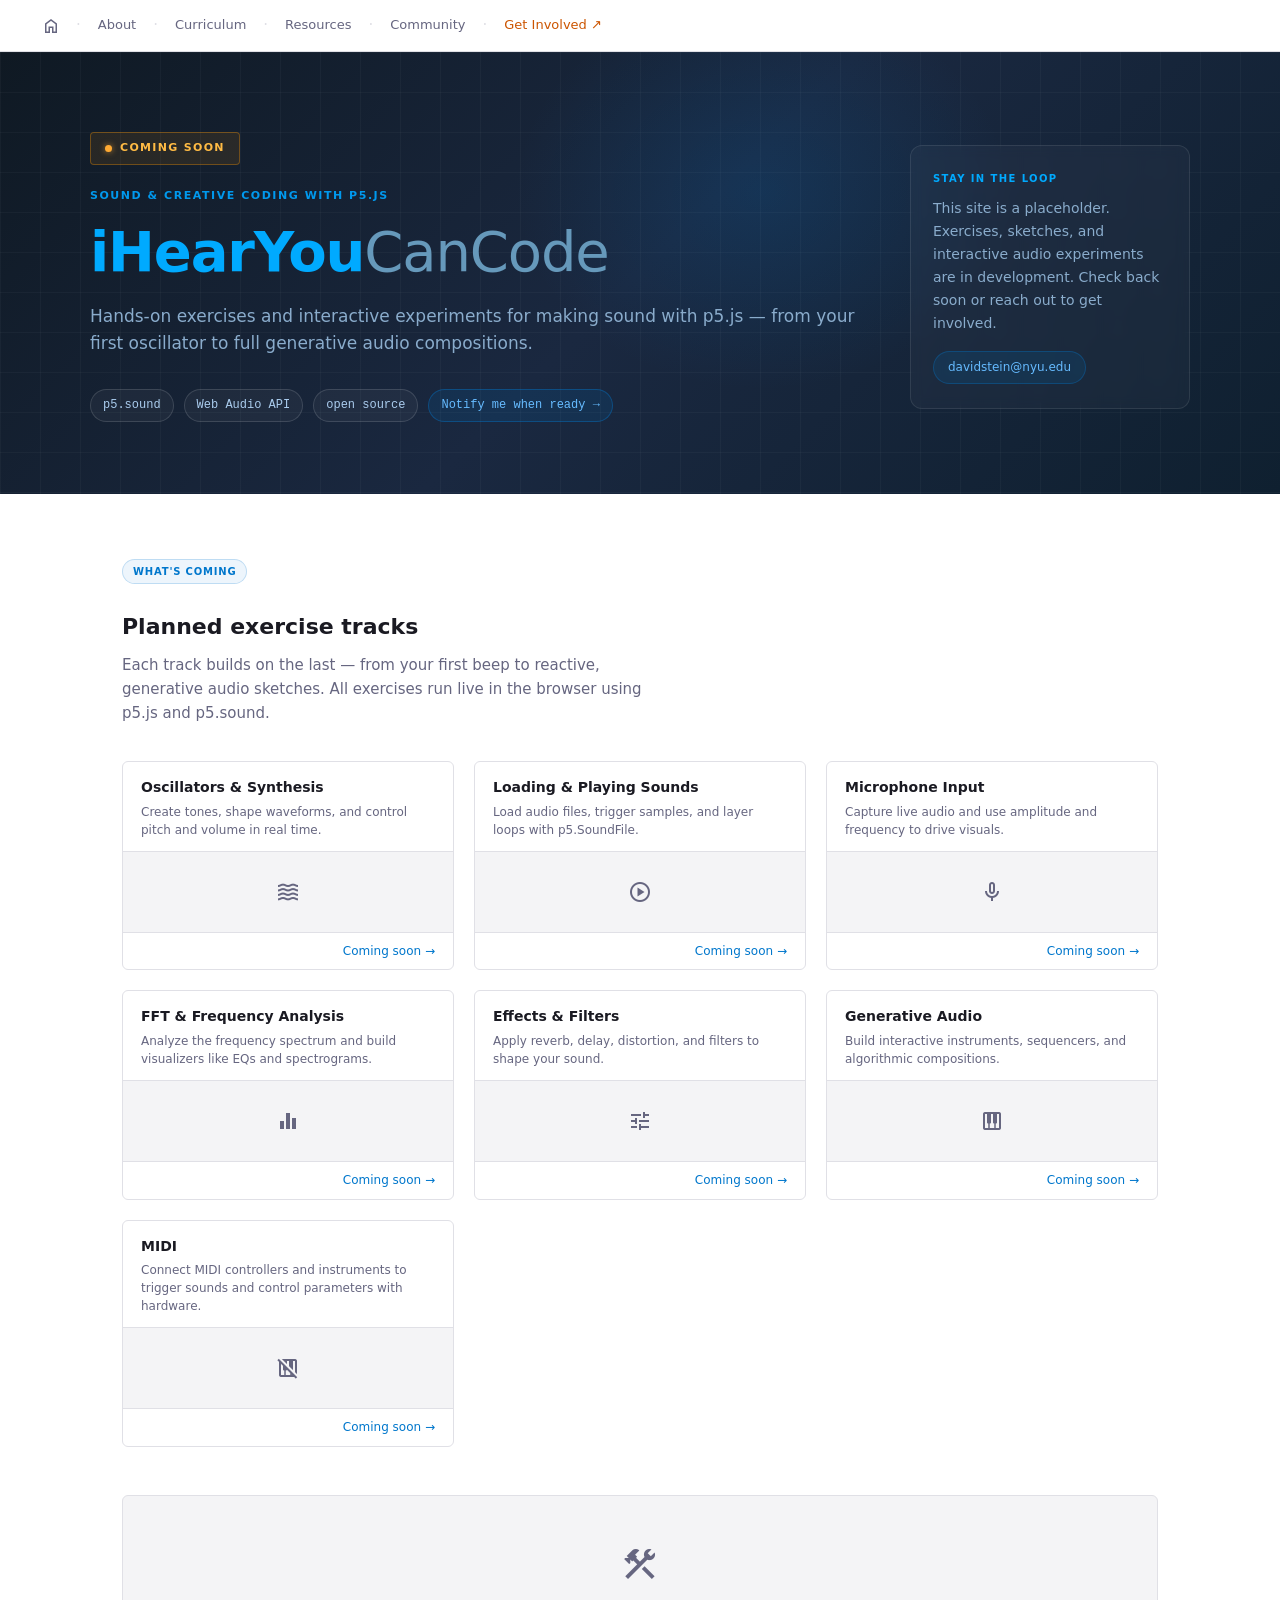
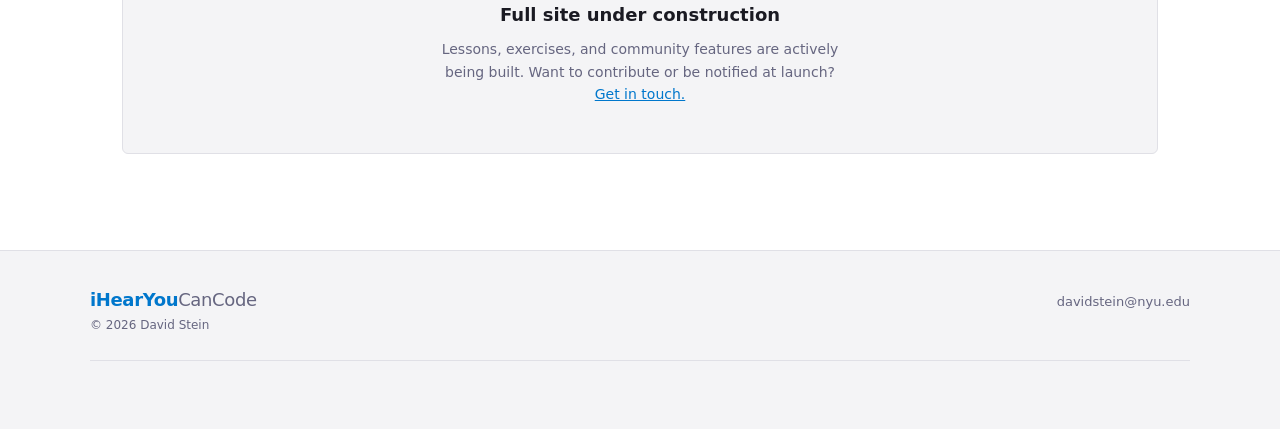
==== index.html @ 82b19631 "Added footer" ====
<!DOCTYPE html>
<html lang="en">
<head>
  <meta charset="UTF-8">
  <meta name="viewport" content="width=device-width, initial-scale=1.0">
  <title>iHearYouCanCode</title>
  <link href="https://fonts.googleapis.com/css2?family=Material+Symbols+Outlined&display=block" rel="stylesheet">
  <link rel="stylesheet" href="styles.css">
</head>
<body>

<!-- ── Nav ── -->
<nav>
  <a href="index.html" title="Home" style="padding:5px 8px;font-size:18px;line-height:1;display:flex;align-items:center;">
    <span class="material-symbols-outlined" style="font-size:20px;">home</span>
  </a>
  <span class="sep">·</span>
  <a href="#">About</a>
  <span class="sep">·</span>
  <a href="#">Curriculum</a>
  <span class="sep">·</span>
  <a href="#">Resources</a>
  <span class="sep">·</span>
  <a href="#">Community</a>
  <span class="sep">·</span>
  <a href="#" style="color:var(--accent2);">Get Involved ↗</a>
</nav>

<!-- ── Hero ── -->
<div class="hero">
  <div class="hero-inner">
    <div class="hero-left">
      <div class="coming-badge">Coming Soon</div>
      <div class="hero-eyebrow">Sound &amp; Creative Coding with p5.js</div>
      <h1>
        <span class="accent">iHearYou</span><span class="dim">CanCode</span>
      </h1>
      <p class="hero-desc">
        Hands-on exercises and interactive experiments for making sound with p5.js —
        from your first oscillator to full generative audio compositions.
      </p>
      <div class="hero-chips">
        <span class="chip">p5.sound</span>
        <span class="chip">Web Audio API</span>
        <span class="chip">open source</span>
        <a href="#" class="chip chip-link">Notify me when ready →</a>
      </div>
    </div>
    <div class="hero-callout">
      <div class="hero-callout-eyebrow">Stay in the loop</div>
      <p>
        This site is a placeholder. Exercises, sketches, and interactive audio experiments are in development.
        Check back soon or reach out to get involved.
      </p>
      <a href="mailto:davidstein@nyu.edu" class="hero-callout-link">davidstein@nyu.edu</a>
    </div>
  </div>
</div>

<!-- ── Content ── -->
<div class="content">

  <div class="section-tag">What's Coming</div>
  <h2 class="section-heading">Planned exercise tracks</h2>
  <p class="section-desc">
    Each track builds on the last — from your first beep to reactive, generative audio sketches.
    All exercises run live in the browser using p5.js and p5.sound.
  </p>

  <div class="col-grid">
    <div class="col-card">
      <div class="col-card-header">
        <h3>Oscillators &amp; Synthesis</h3>
        <p>Create tones, shape waveforms, and control pitch and volume in real time.</p>
      </div>
      <div class="col-card-preview">
        <span class="material-symbols-outlined">waves</span>
      </div>
      <div class="col-card-footer"><a href="#">Coming soon →</a></div>
    </div>
    <div class="col-card">
      <div class="col-card-header">
        <h3>Loading &amp; Playing Sounds</h3>
        <p>Load audio files, trigger samples, and layer loops with p5.SoundFile.</p>
      </div>
      <div class="col-card-preview">
        <span class="material-symbols-outlined">play_circle</span>
      </div>
      <div class="col-card-footer"><a href="#">Coming soon →</a></div>
    </div>
    <div class="col-card">
      <div class="col-card-header">
        <h3>Microphone Input</h3>
        <p>Capture live audio and use amplitude and frequency to drive visuals.</p>
      </div>
      <div class="col-card-preview">
        <span class="material-symbols-outlined">mic</span>
      </div>
      <div class="col-card-footer"><a href="#">Coming soon →</a></div>
    </div>
    <div class="col-card">
      <div class="col-card-header">
        <h3>FFT &amp; Frequency Analysis</h3>
        <p>Analyze the frequency spectrum and build visualizers like EQs and spectrograms.</p>
      </div>
      <div class="col-card-preview">
        <span class="material-symbols-outlined">equalizer</span>
      </div>
      <div class="col-card-footer"><a href="#">Coming soon →</a></div>
    </div>
    <div class="col-card">
      <div class="col-card-header">
        <h3>Effects &amp; Filters</h3>
        <p>Apply reverb, delay, distortion, and filters to shape your sound.</p>
      </div>
      <div class="col-card-preview">
        <span class="material-symbols-outlined">tune</span>
      </div>
      <div class="col-card-footer"><a href="#">Coming soon →</a></div>
    </div>
    <div class="col-card">
      <div class="col-card-header">
        <h3>Generative Audio</h3>
        <p>Build interactive instruments, sequencers, and algorithmic compositions.</p>
      </div>
      <div class="col-card-preview">
        <span class="material-symbols-outlined">piano</span>
      </div>
      <div class="col-card-footer"><a href="#">Coming soon →</a></div>
    </div>
    <div class="col-card">
      <div class="col-card-header">
        <h3>MIDI</h3>
        <p>Connect MIDI controllers and instruments to trigger sounds and control parameters with hardware.</p>
      </div>
      <div class="col-card-preview">
        <span class="material-symbols-outlined">piano_off</span>
      </div>
      <div class="col-card-footer"><a href="#">Coming soon →</a></div>
    </div>
  </div>

  <div style="margin-top:48px;">
    <div class="placeholder-block">
      <span class="ph-icon material-symbols-outlined">construction</span>
      <h2>Full site under construction</h2>
      <p>
        Lessons, exercises, and community features are actively being built.
        Want to contribute or be notified at launch?
        <a href="mailto:davidstein@nyu.edu" style="color:var(--accent);">Get in touch.</a>
      </p>
    </div>
  </div>

</div>

<!-- ── Footer ── -->
<footer>
  <div class="footer-inner">
    <div class="footer-top">
      <div class="footer-brand-block">
        <a href="index.html" class="footer-brand">
          <span class="footer-brand-accent">iHearYou</span><span class="footer-brand-dim">CanCode</span>
        </a>
        <p class="footer-copyright">&copy; 2026 David Stein</p>
      </div>
      <a href="mailto:davidstein@nyu.edu" class="footer-contact">davidstein@nyu.edu</a>
    </div>
    <div id="footer-production" class="footer-production" hidden>
      <p class="footer-credit"></p>
      <p class="footer-links"></p>
    </div>
  </div>
</footer>

<script>
  fetch('https://davidstein.us/shared/footer.json')
    .then(r => r.json())
    .then(data => {
      const el = document.getElementById('footer-production');
      el.querySelector('.footer-credit').textContent = `${data.credit}…`;

      const linksEl = el.querySelector('.footer-links');
      data.links.forEach((link, i) => {
        if (i > 0) {
          const sep = document.createElement('span');
          sep.className = 'sep';
          sep.textContent = '·';
          linksEl.appendChild(sep);
        }
        const a = document.createElement('a');
        a.href = link.url;
        a.textContent = link.label;
        linksEl.appendChild(a);
      });

      el.hidden = false;
    })
    .catch(() => {});
</script>

</body>
</html>
---- styles.css ----
*, *::before, *::after { box-sizing: border-box; margin: 0; padding: 0; }

:root {
  --bg:        #ffffff;
  --surface:   #f4f4f6;
  --surface2:  #ebebee;
  --border:    #e0e0e6;
  --accent:    #0077cc;
  --accent2:   #cc5500;
  --text:      #1a1a22;
  --muted:     #666680;
  --code-bg:   #1a1a22;
  --code-text: #d4d4d8;
  --nav-bg:    #ffffffee;
  --nav-h:     52px;
  --max-w:     1100px;
  --radius:    6px;
}

html { scroll-behavior: smooth; }

body {
  background: var(--bg);
  color: var(--text);
  font: 15px/1.7 'Inter', 'Segoe UI', system-ui, sans-serif;
}

/* ── Nav ── */
nav {
  position: sticky;
  top: 0;
  z-index: 100;
  background: var(--nav-bg);
  backdrop-filter: blur(10px);
  border-bottom: 1px solid var(--border);
  height: var(--nav-h);
  display: flex;
  align-items: center;
  padding: 0 32px;
  gap: 4px;
  overflow-x: clip;
  overflow-y: visible;
  white-space: nowrap;
}

nav a {
  color: var(--muted);
  text-decoration: none;
  font-size: 13px;
  font-weight: 500;
  padding: 5px 10px;
  border-radius: var(--radius);
  border: 1px solid transparent;
  transition: color .15s, border-color .15s, background .15s;
  flex-shrink: 0;
}

nav a:hover {
  color: var(--accent);
  border-color: #0077cc44;
  background: #0077cc0a;
}

nav .sep { color: var(--border); margin: 0 2px; user-select: none; }

/* ── Hero ── */
.hero {
  background: linear-gradient(135deg, #0f1923 0%, #1a2840 50%, #0f2030 100%);
  padding: 80px 32px 72px;
  position: relative;
  overflow: hidden;
}

.hero::before {
  content: '';
  position: absolute;
  inset: 0;
  background-image:
    linear-gradient(rgba(255,255,255,.03) 1px, transparent 1px),
    linear-gradient(90deg, rgba(255,255,255,.03) 1px, transparent 1px);
  background-size: 40px 40px;
  pointer-events: none;
}

.hero::after {
  content: '';
  position: absolute;
  top: -60px; left: 40%;
  width: 500px; height: 400px;
  background: radial-gradient(ellipse, #0077cc28 0%, transparent 70%);
  pointer-events: none;
}

.hero-inner {
  max-width: var(--max-w);
  margin: 0 auto;
  position: relative;
  z-index: 1;
  display: flex;
  align-items: center;
  gap: 48px;
}

.hero-left { flex: 1 1 0; min-width: 0; }

.hero-callout {
  flex: 0 0 280px;
  background: #ffffff08;
  border: 1px solid #ffffff18;
  border-radius: 12px;
  padding: 24px 22px;
  backdrop-filter: blur(6px);
}

.hero-callout-eyebrow {
  font-size: 10px;
  font-weight: 700;
  letter-spacing: .14em;
  text-transform: uppercase;
  color: #00aaff;
  margin-bottom: 10px;
}

.hero-callout p {
  font-size: 14px;
  line-height: 1.65;
  color: #8aaccc;
  margin-bottom: 16px;
}

.hero-callout-link {
  display: inline-block;
  font-size: 12px;
  color: #66bbff;
  background: #0077cc22;
  border: 1px solid #0077cc55;
  border-radius: 20px;
  padding: 5px 14px;
  text-decoration: none;
  transition: background .15s;
}
.hero-callout-link:hover { background: #0077cc44; }

.hero-eyebrow {
  font-size: 11px;
  font-weight: 700;
  letter-spacing: .14em;
  text-transform: uppercase;
  color: #0099ee;
  margin-bottom: 16px;
}

.hero h1 {
  font-size: clamp(36px, 5vw, 56px);
  font-weight: 800;
  color: #ffffff;
  line-height: 1.1;
  margin-bottom: 20px;
  letter-spacing: -.02em;
}

.hero h1 .accent { color: #00aaff; }
.hero h1 .dim    { color: #6699bb; font-weight: 400; }

.hero-desc {
  font-size: 17px;
  line-height: 1.6;
  color: #8aaccc;
  margin-bottom: 32px;
}

.hero-chips {
  display: flex;
  flex-wrap: wrap;
  gap: 10px;
  align-items: center;
}

.chip {
  font-size: 12px;
  font-family: 'Fira Code', 'Cascadia Code', monospace;
  padding: 5px 12px;
  border-radius: 20px;
  border: 1px solid #ffffff22;
  color: #aaccee;
  background: #ffffff0a;
}

.chip-link {
  background: #0077cc22;
  border-color: #0077cc66;
  color: #66bbff;
  text-decoration: none;
  transition: background .15s;
}
.chip-link:hover { background: #0077cc44; }

/* ── Coming soon badge ── */
.coming-badge {
  display: inline-flex;
  align-items: center;
  gap: 8px;
  background: #ff990018;
  border: 1px solid #ff990055;
  color: #ffbb44;
  font-size: 11px;
  font-weight: 700;
  letter-spacing: .12em;
  text-transform: uppercase;
  padding: 6px 14px;
  border-radius: 4px;
  margin-bottom: 22px;
}
.coming-badge::before {
  content: '';
  display: inline-block;
  width: 7px; height: 7px;
  border-radius: 50%;
  background: #ffaa33;
  box-shadow: 0 0 6px #ffaa33aa;
}

/* ── Content sections ── */
.content {
  max-width: var(--max-w);
  margin: 0 auto;
  padding: 64px 32px 80px;
}

.section-tag {
  display: inline-block;
  font-size: 10px;
  font-weight: 700;
  letter-spacing: .08em;
  text-transform: uppercase;
  color: var(--accent);
  background: #0077cc12;
  border: 1px solid #0077cc33;
  padding: 3px 10px;
  border-radius: 20px;
  margin-bottom: 24px;
}

.section-heading {
  font-size: 22px;
  font-weight: 700;
  color: var(--text);
  margin-bottom: 8px;
}

.section-desc {
  font-size: 15px;
  color: var(--muted);
  margin-bottom: 36px;
  max-width: 560px;
  line-height: 1.6;
}

.col-grid {
  display: grid;
  grid-template-columns: repeat(3, 1fr);
  gap: 20px;
}

.col-card {
  border: 1px solid var(--border);
  border-radius: var(--radius);
  overflow: hidden;
  display: flex;
  flex-direction: column;
}

.col-card-header {
  padding: 14px 18px 12px;
  border-bottom: 1px solid var(--border);
}

.col-card-header h3 {
  font-size: 14px;
  font-weight: 700;
  color: var(--text);
  margin-bottom: 3px;
}

.col-card-header p {
  font-size: 12px;
  color: var(--muted);
  line-height: 1.5;
}

.col-card-preview {
  background: var(--surface);
  display: flex;
  align-items: center;
  justify-content: center;
  padding: 28px 12px;
  flex: 1;
  color: var(--muted);
  font-size: 28px;
}

.col-card-footer {
  padding: 8px 18px;
  border-top: 1px solid var(--border);
  display: flex;
  justify-content: flex-end;
}

.col-card-footer a {
  font-size: 12px;
  font-weight: 500;
  color: var(--accent);
  text-decoration: none;
}
.col-card-footer a:hover { text-decoration: underline; }

/* ── Placeholder block ── */
.placeholder-block {
  background: var(--surface);
  border: 1px solid var(--border);
  border-radius: var(--radius);
  padding: 48px 32px;
  text-align: center;
  color: var(--muted);
}

.placeholder-block .ph-icon {
  font-size: 40px;
  margin-bottom: 16px;
  display: block;
}

.placeholder-block h2 {
  font-size: 18px;
  font-weight: 700;
  color: var(--text);
  margin-bottom: 8px;
}

.placeholder-block p {
  font-size: 14px;
  color: var(--muted);
  max-width: 400px;
  margin: 0 auto;
  line-height: 1.6;
}

/* ── Footer ── */
footer {
  background: var(--surface);
  border-top: 1px solid var(--border);
  padding: 40px 32px 36px;
  margin-top: 16px;
}

.footer-inner {
  max-width: var(--max-w);
  margin: 0 auto;
  display: flex;
  flex-direction: column;
  gap: 24px;
}

.footer-top {
  display: flex;
  flex-wrap: wrap;
  align-items: center;
  justify-content: space-between;
  gap: 16px;
}

.footer-brand-block {
  display: flex;
  flex-direction: column;
  gap: 6px;
}

.footer-brand {
  font-size: 18px;
  font-weight: 700;
  letter-spacing: -.02em;
  text-decoration: none;
  line-height: 1;
}

.footer-brand-accent { color: var(--accent); }
.footer-brand-dim    { color: var(--muted); font-weight: 500; }

.footer-brand:hover .footer-brand-accent { color: #005fa3; }

.footer-copyright {
  font-size: 12px;
  color: var(--muted);
  margin: 0;
}

.footer-contact {
  font-size: 13px;
  font-weight: 500;
  color: var(--muted);
  text-decoration: none;
  transition: color .15s;
  align-self: flex-start;
}

.footer-contact:hover { color: var(--accent); }

.footer-production {
  padding-top: 24px;
  border-top: 1px solid var(--border);
  text-align: center;
  display: flex;
  flex-direction: column;
  align-items: center;
  gap: 8px;
}

.footer-credit {
  font-size: 12px;
  font-style: italic;
  color: #8888a0;
  margin: 0;
}

.footer-links {
  display: flex;
  flex-wrap: wrap;
  align-items: center;
  justify-content: center;
  gap: 4px 0;
  font-size: 12px;
  line-height: 1.8;
  margin: 0;
  max-width: 720px;
}

.footer-links .sep {
  margin: 0 0.5em;
  color: #c8c8d4;
  user-select: none;
}

footer a {
  color: var(--accent);
  text-decoration: none;
  transition: color .15s;
}

footer a:hover { color: #005fa3; text-decoration: underline; }

/* ── Mobile ── */
@media (max-width: 900px) {
  nav { padding: 0 16px; }
}

@media (max-width: 640px) {
  .col-grid { grid-template-columns: 1fr; }
  .hero-inner { flex-direction: column; align-items: flex-start; }
  .hero-callout { flex: 0 0 auto; width: 100%; }
  footer { padding: 32px 20px 28px; }
  .footer-top { flex-direction: column; align-items: flex-start; }
  .footer-contact { align-self: flex-start; }
}
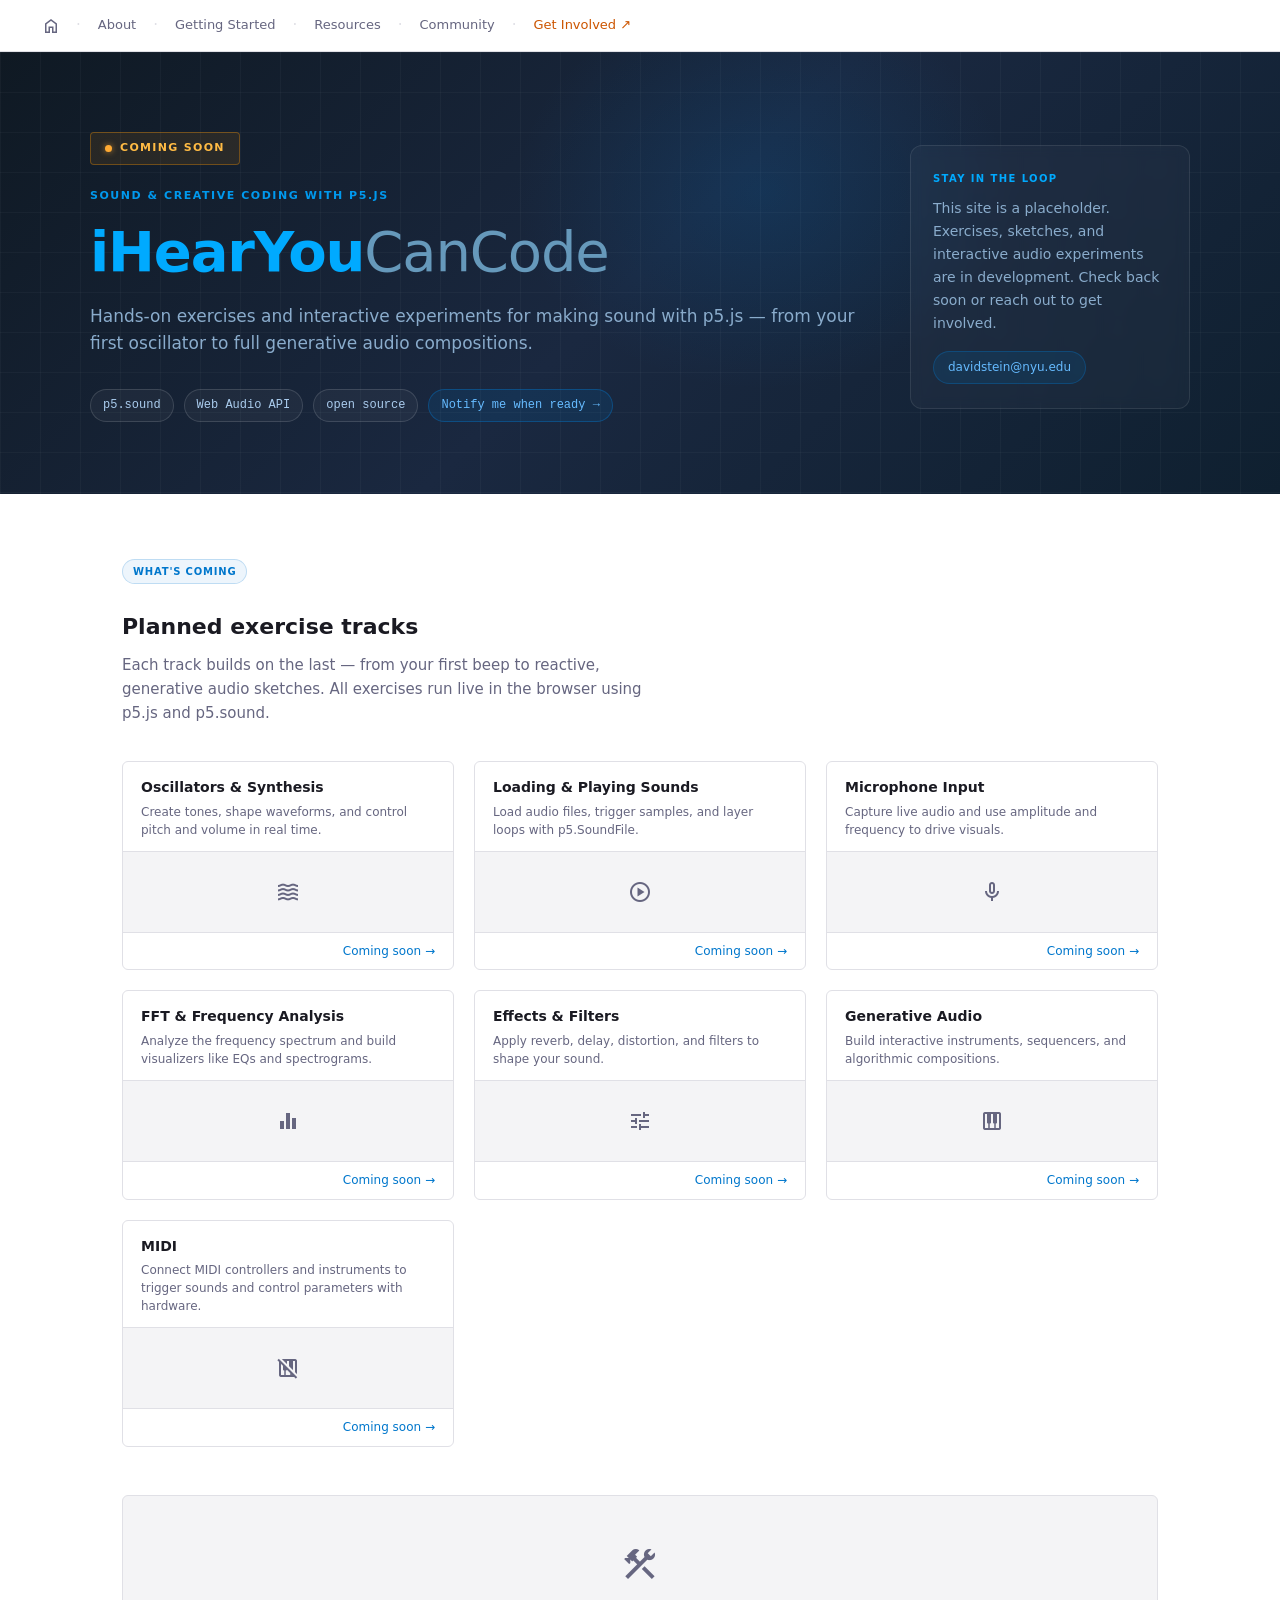
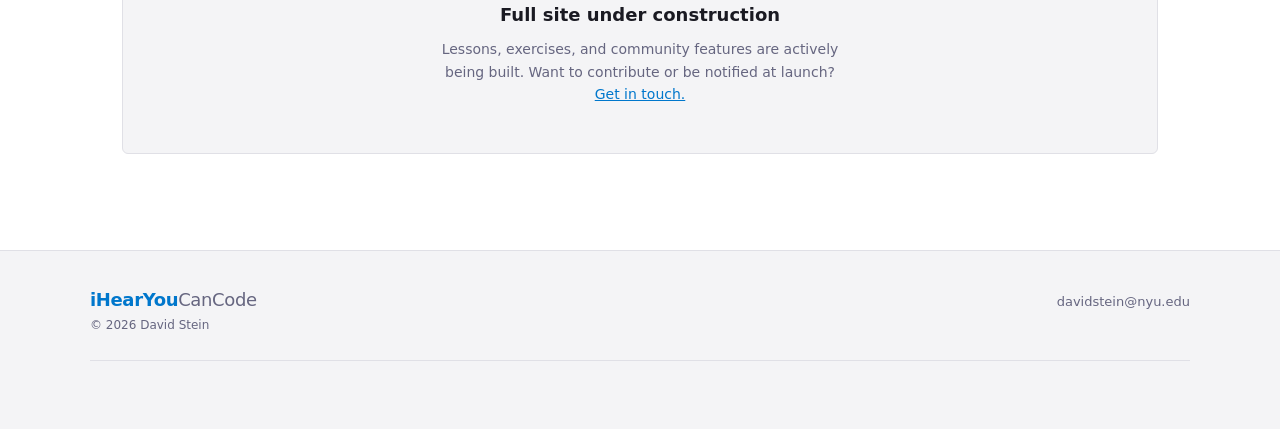
==== commit ddef8e12: "Update navigation link from 'Curriculum' to 'Getting Started'. Created a little bit of a tutorial on" ====
--- a/index.html
+++ b/index.html
@@ -5,7 +5,7 @@
   <meta name="viewport" content="width=device-width, initial-scale=1.0">
   <title>iHearYouCanCode</title>
   <link href="https://fonts.googleapis.com/css2?family=Material+Symbols+Outlined&display=block" rel="stylesheet">
-  <link rel="stylesheet" href="styles.css">
+  <link rel="stylesheet" href="css/styles.css">
 </head>
 <body>
 
@@ -17,7 +17,7 @@
   <span class="sep">·</span>
   <a href="#">About</a>
   <span class="sep">·</span>
-  <a href="#">Curriculum</a>
+  <a href="getting-started.html">Getting Started</a>
   <span class="sep">·</span>
   <a href="#">Resources</a>
   <span class="sep">·</span>
--- a/css/styles.css
+++ b/css/styles.css
@@ -0,0 +1,463 @@
+*, *::before, *::after { box-sizing: border-box; margin: 0; padding: 0; }
+
+:root {
+  --bg:        #ffffff;
+  --surface:   #f4f4f6;
+  --surface2:  #ebebee;
+  --border:    #e0e0e6;
+  --accent:    #0077cc;
+  --accent2:   #cc5500;
+  --text:      #1a1a22;
+  --muted:     #666680;
+  --code-bg:   #1a1a22;
+  --code-text: #d4d4d8;
+  --nav-bg:    #ffffffee;
+  --nav-h:     52px;
+  --max-w:     1100px;
+  --radius:    6px;
+}
+
+html { scroll-behavior: smooth; }
+
+body {
+  background: var(--bg);
+  color: var(--text);
+  font: 15px/1.7 'Inter', 'Segoe UI', system-ui, sans-serif;
+}
+
+/* ── Nav ── */
+nav {
+  position: sticky;
+  top: 0;
+  z-index: 100;
+  background: var(--nav-bg);
+  backdrop-filter: blur(10px);
+  border-bottom: 1px solid var(--border);
+  height: var(--nav-h);
+  display: flex;
+  align-items: center;
+  padding: 0 32px;
+  gap: 4px;
+  overflow-x: clip;
+  overflow-y: visible;
+  white-space: nowrap;
+}
+
+nav a {
+  color: var(--muted);
+  text-decoration: none;
+  font-size: 13px;
+  font-weight: 500;
+  padding: 5px 10px;
+  border-radius: var(--radius);
+  border: 1px solid transparent;
+  transition: color .15s, border-color .15s, background .15s;
+  flex-shrink: 0;
+}
+
+nav a:hover {
+  color: var(--accent);
+  border-color: #0077cc44;
+  background: #0077cc0a;
+}
+
+nav .sep { color: var(--border); margin: 0 2px; user-select: none; }
+
+/* ── Hero ── */
+.hero {
+  background: linear-gradient(135deg, #0f1923 0%, #1a2840 50%, #0f2030 100%);
+  padding: 80px 32px 72px;
+  position: relative;
+  overflow: hidden;
+}
+
+.hero::before {
+  content: '';
+  position: absolute;
+  inset: 0;
+  background-image:
+    linear-gradient(rgba(255,255,255,.03) 1px, transparent 1px),
+    linear-gradient(90deg, rgba(255,255,255,.03) 1px, transparent 1px);
+  background-size: 40px 40px;
+  pointer-events: none;
+}
+
+.hero::after {
+  content: '';
+  position: absolute;
+  top: -60px; left: 40%;
+  width: 500px; height: 400px;
+  background: radial-gradient(ellipse, #0077cc28 0%, transparent 70%);
+  pointer-events: none;
+}
+
+.hero-inner {
+  max-width: var(--max-w);
+  margin: 0 auto;
+  position: relative;
+  z-index: 1;
+  display: flex;
+  align-items: center;
+  gap: 48px;
+}
+
+.hero-left { flex: 1 1 0; min-width: 0; }
+
+.hero-callout {
+  flex: 0 0 280px;
+  background: #ffffff08;
+  border: 1px solid #ffffff18;
+  border-radius: 12px;
+  padding: 24px 22px;
+  backdrop-filter: blur(6px);
+}
+
+.hero-callout-eyebrow {
+  font-size: 10px;
+  font-weight: 700;
+  letter-spacing: .14em;
+  text-transform: uppercase;
+  color: #00aaff;
+  margin-bottom: 10px;
+}
+
+.hero-callout p {
+  font-size: 14px;
+  line-height: 1.65;
+  color: #8aaccc;
+  margin-bottom: 16px;
+}
+
+.hero-callout-link {
+  display: inline-block;
+  font-size: 12px;
+  color: #66bbff;
+  background: #0077cc22;
+  border: 1px solid #0077cc55;
+  border-radius: 20px;
+  padding: 5px 14px;
+  text-decoration: none;
+  transition: background .15s;
+}
+.hero-callout-link:hover { background: #0077cc44; }
+
+.hero-eyebrow {
+  font-size: 11px;
+  font-weight: 700;
+  letter-spacing: .14em;
+  text-transform: uppercase;
+  color: #0099ee;
+  margin-bottom: 16px;
+}
+
+.hero h1 {
+  font-size: clamp(36px, 5vw, 56px);
+  font-weight: 800;
+  color: #ffffff;
+  line-height: 1.1;
+  margin-bottom: 20px;
+  letter-spacing: -.02em;
+}
+
+.hero h1 .accent { color: #00aaff; }
+.hero h1 .dim    { color: #6699bb; font-weight: 400; }
+
+.hero-desc {
+  font-size: 17px;
+  line-height: 1.6;
+  color: #8aaccc;
+  margin-bottom: 32px;
+}
+
+.hero-chips {
+  display: flex;
+  flex-wrap: wrap;
+  gap: 10px;
+  align-items: center;
+}
+
+.chip {
+  font-size: 12px;
+  font-family: 'Fira Code', 'Cascadia Code', monospace;
+  padding: 5px 12px;
+  border-radius: 20px;
+  border: 1px solid #ffffff22;
+  color: #aaccee;
+  background: #ffffff0a;
+}
+
+.chip-link {
+  background: #0077cc22;
+  border-color: #0077cc66;
+  color: #66bbff;
+  text-decoration: none;
+  transition: background .15s;
+}
+.chip-link:hover { background: #0077cc44; }
+
+/* ── Coming soon badge ── */
+.coming-badge {
+  display: inline-flex;
+  align-items: center;
+  gap: 8px;
+  background: #ff990018;
+  border: 1px solid #ff990055;
+  color: #ffbb44;
+  font-size: 11px;
+  font-weight: 700;
+  letter-spacing: .12em;
+  text-transform: uppercase;
+  padding: 6px 14px;
+  border-radius: 4px;
+  margin-bottom: 22px;
+}
+.coming-badge::before {
+  content: '';
+  display: inline-block;
+  width: 7px; height: 7px;
+  border-radius: 50%;
+  background: #ffaa33;
+  box-shadow: 0 0 6px #ffaa33aa;
+}
+
+/* ── Content sections ── */
+.content {
+  max-width: var(--max-w);
+  margin: 0 auto;
+  padding: 64px 32px 80px;
+}
+
+.section-tag {
+  display: inline-block;
+  font-size: 10px;
+  font-weight: 700;
+  letter-spacing: .08em;
+  text-transform: uppercase;
+  color: var(--accent);
+  background: #0077cc12;
+  border: 1px solid #0077cc33;
+  padding: 3px 10px;
+  border-radius: 20px;
+  margin-bottom: 24px;
+}
+
+.section-heading {
+  font-size: 22px;
+  font-weight: 700;
+  color: var(--text);
+  margin-bottom: 8px;
+}
+
+.section-desc {
+  font-size: 15px;
+  color: var(--muted);
+  margin-bottom: 36px;
+  max-width: 560px;
+  line-height: 1.6;
+}
+
+.col-grid {
+  display: grid;
+  grid-template-columns: repeat(3, 1fr);
+  gap: 20px;
+}
+
+.col-card {
+  border: 1px solid var(--border);
+  border-radius: var(--radius);
+  overflow: hidden;
+  display: flex;
+  flex-direction: column;
+}
+
+.col-card-header {
+  padding: 14px 18px 12px;
+  border-bottom: 1px solid var(--border);
+}
+
+.col-card-header h3 {
+  font-size: 14px;
+  font-weight: 700;
+  color: var(--text);
+  margin-bottom: 3px;
+}
+
+.col-card-header p {
+  font-size: 12px;
+  color: var(--muted);
+  line-height: 1.5;
+}
+
+.col-card-preview {
+  background: var(--surface);
+  display: flex;
+  align-items: center;
+  justify-content: center;
+  padding: 28px 12px;
+  flex: 1;
+  color: var(--muted);
+  font-size: 28px;
+}
+
+.col-card-footer {
+  padding: 8px 18px;
+  border-top: 1px solid var(--border);
+  display: flex;
+  justify-content: flex-end;
+}
+
+.col-card-footer a {
+  font-size: 12px;
+  font-weight: 500;
+  color: var(--accent);
+  text-decoration: none;
+}
+.col-card-footer a:hover { text-decoration: underline; }
+
+/* ── Placeholder block ── */
+.placeholder-block {
+  background: var(--surface);
+  border: 1px solid var(--border);
+  border-radius: var(--radius);
+  padding: 48px 32px;
+  text-align: center;
+  color: var(--muted);
+}
+
+.placeholder-block .ph-icon {
+  font-size: 40px;
+  margin-bottom: 16px;
+  display: block;
+}
+
+.placeholder-block h2 {
+  font-size: 18px;
+  font-weight: 700;
+  color: var(--text);
+  margin-bottom: 8px;
+}
+
+.placeholder-block p {
+  font-size: 14px;
+  color: var(--muted);
+  max-width: 400px;
+  margin: 0 auto;
+  line-height: 1.6;
+}
+
+/* ── Footer ── */
+footer {
+  background: var(--surface);
+  border-top: 1px solid var(--border);
+  padding: 40px 32px 36px;
+  margin-top: 16px;
+}
+
+.footer-inner {
+  max-width: var(--max-w);
+  margin: 0 auto;
+  display: flex;
+  flex-direction: column;
+  gap: 24px;
+}
+
+.footer-top {
+  display: flex;
+  flex-wrap: wrap;
+  align-items: center;
+  justify-content: space-between;
+  gap: 16px;
+}
+
+.footer-brand-block {
+  display: flex;
+  flex-direction: column;
+  gap: 6px;
+}
+
+.footer-brand {
+  font-size: 18px;
+  font-weight: 700;
+  letter-spacing: -.02em;
+  text-decoration: none;
+  line-height: 1;
+}
+
+.footer-brand-accent { color: var(--accent); }
+.footer-brand-dim    { color: var(--muted); font-weight: 500; }
+
+.footer-brand:hover .footer-brand-accent { color: #005fa3; }
+
+.footer-copyright {
+  font-size: 12px;
+  color: var(--muted);
+  margin: 0;
+}
+
+.footer-contact {
+  font-size: 13px;
+  font-weight: 500;
+  color: var(--muted);
+  text-decoration: none;
+  transition: color .15s;
+  align-self: flex-start;
+}
+
+.footer-contact:hover { color: var(--accent); }
+
+.footer-production {
+  padding-top: 24px;
+  border-top: 1px solid var(--border);
+  text-align: center;
+  display: flex;
+  flex-direction: column;
+  align-items: center;
+  gap: 8px;
+}
+
+.footer-credit {
+  font-size: 12px;
+  font-style: italic;
+  color: #8888a0;
+  margin: 0;
+}
+
+.footer-links {
+  display: flex;
+  flex-wrap: wrap;
+  align-items: center;
+  justify-content: center;
+  gap: 4px 0;
+  font-size: 12px;
+  line-height: 1.8;
+  margin: 0;
+  max-width: 720px;
+}
+
+.footer-links .sep {
+  margin: 0 0.5em;
+  color: #c8c8d4;
+  user-select: none;
+}
+
+footer a {
+  color: var(--accent);
+  text-decoration: none;
+  transition: color .15s;
+}
+
+footer a:hover { color: #005fa3; text-decoration: underline; }
+
+/* ── Mobile ── */
+@media (max-width: 900px) {
+  nav { padding: 0 16px; }
+}
+
+@media (max-width: 640px) {
+  .col-grid { grid-template-columns: 1fr; }
+  .hero-inner { flex-direction: column; align-items: flex-start; }
+  .hero-callout { flex: 0 0 auto; width: 100%; }
+  footer { padding: 32px 20px 28px; }
+  .footer-top { flex-direction: column; align-items: flex-start; }
+  .footer-contact { align-self: flex-start; }
+}
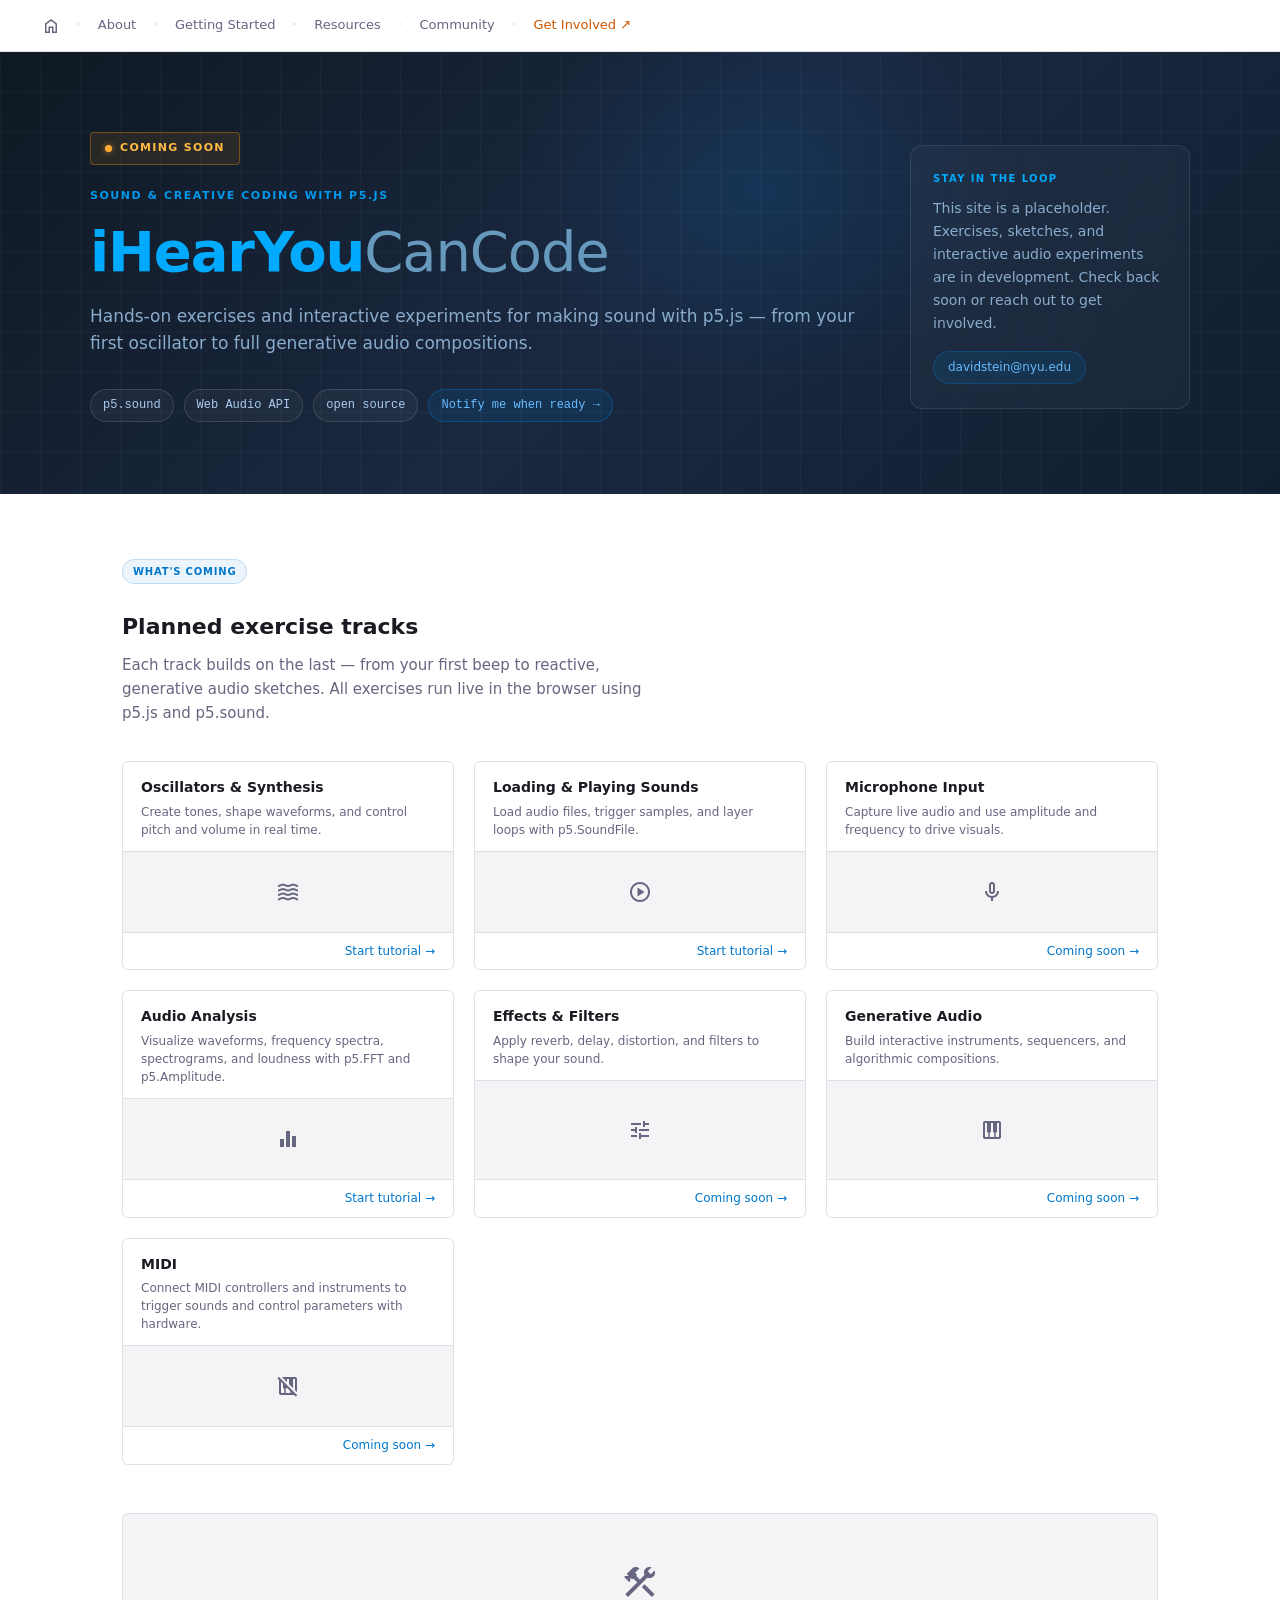
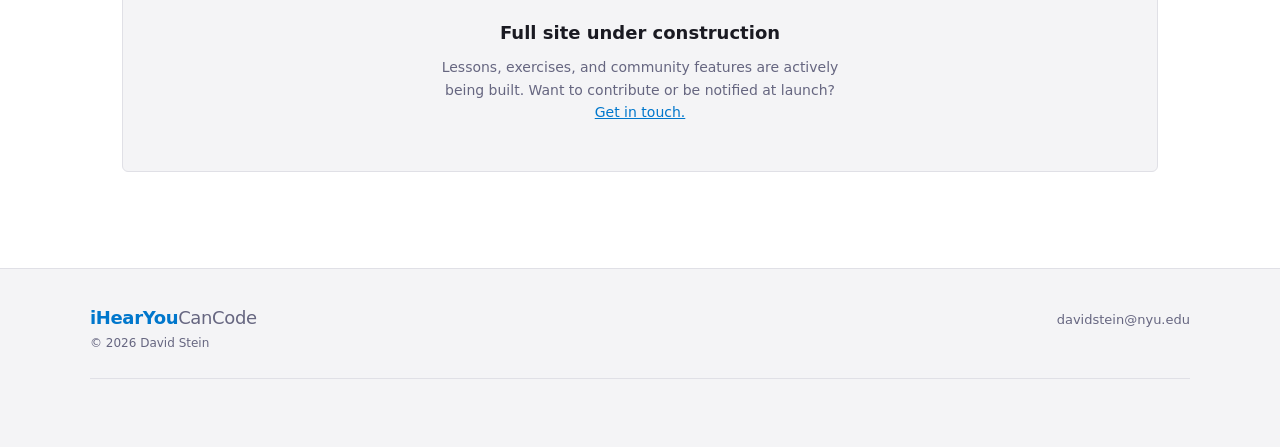
==== commit 42885d34: "Add samples and audio analysis tutorials and expand the sound curriculum. Introduce live-editable tr" ====
--- a/index.html
+++ b/index.html
@@ -76,7 +76,7 @@
       <div class="col-card-preview">
         <span class="material-symbols-outlined">waves</span>
       </div>
-      <div class="col-card-footer"><a href="#">Coming soon →</a></div>
+      <div class="col-card-footer"><a href="oscillators.html">Start tutorial →</a></div>
     </div>
     <div class="col-card">
       <div class="col-card-header">
@@ -86,7 +86,7 @@
       <div class="col-card-preview">
         <span class="material-symbols-outlined">play_circle</span>
       </div>
-      <div class="col-card-footer"><a href="#">Coming soon →</a></div>
+      <div class="col-card-footer"><a href="samples.html">Start tutorial →</a></div>
     </div>
     <div class="col-card">
       <div class="col-card-header">
@@ -100,13 +100,13 @@
     </div>
     <div class="col-card">
       <div class="col-card-header">
-        <h3>FFT &amp; Frequency Analysis</h3>
-        <p>Analyze the frequency spectrum and build visualizers like EQs and spectrograms.</p>
+        <h3>Audio Analysis</h3>
+        <p>Visualize waveforms, frequency spectra, spectrograms, and loudness with p5.FFT and p5.Amplitude.</p>
       </div>
       <div class="col-card-preview">
         <span class="material-symbols-outlined">equalizer</span>
       </div>
-      <div class="col-card-footer"><a href="#">Coming soon →</a></div>
+      <div class="col-card-footer"><a href="audioAnalysis.html">Start tutorial →</a></div>
     </div>
     <div class="col-card">
       <div class="col-card-header">
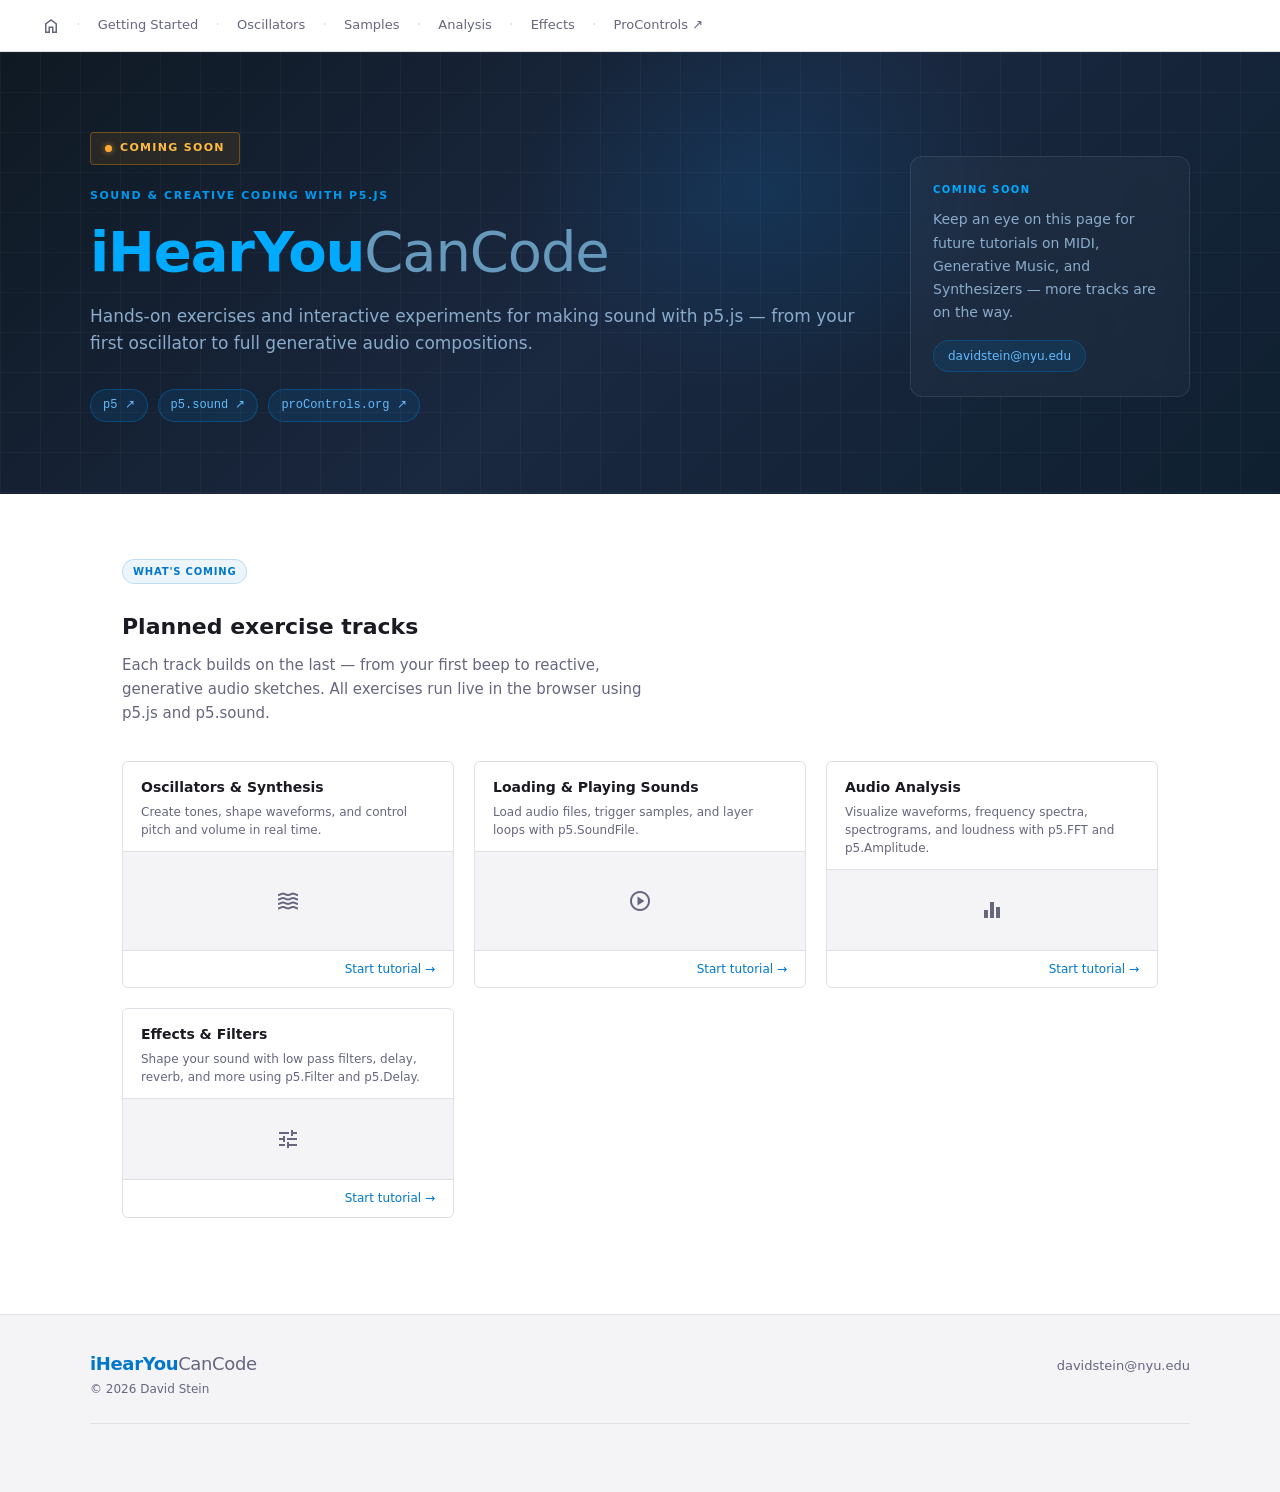
==== commit 68799da6: "Add effects page, overhaul samples and analysis tutorials, clean up nav and index. - New effects.htm" ====
--- a/index.html
+++ b/index.html
@@ -15,15 +15,17 @@
     <span class="material-symbols-outlined" style="font-size:20px;">home</span>
   </a>
   <span class="sep">·</span>
-  <a href="#">About</a>
-  <span class="sep">·</span>
   <a href="getting-started.html">Getting Started</a>
   <span class="sep">·</span>
-  <a href="#">Resources</a>
-  <span class="sep">·</span>
-  <a href="#">Community</a>
-  <span class="sep">·</span>
-  <a href="#" style="color:var(--accent2);">Get Involved ↗</a>
+  <a href="oscillators.html">Oscillators</a>
+  <span class="sep">·</span>
+  <a href="samples.html">Samples</a>
+  <span class="sep">·</span>
+  <a href="audioAnalysis.html">Analysis</a>
+  <span class="sep">·</span>
+  <a href="effects.html">Effects</a>
+  <span class="sep">·</span>
+  <a href="https://procontrols.org" target="_blank" rel="noopener">ProControls ↗</a>
 </nav>
 
 <!-- ── Hero ── -->
@@ -40,17 +42,16 @@
         from your first oscillator to full generative audio compositions.
       </p>
       <div class="hero-chips">
-        <span class="chip">p5.sound</span>
-        <span class="chip">Web Audio API</span>
-        <span class="chip">open source</span>
-        <a href="#" class="chip chip-link">Notify me when ready →</a>
+        <a href="https://p5js.org" class="chip chip-link" target="_blank" rel="noopener">p5 ↗</a>
+        <a href="https://p5js.org/reference/p5.sound/" class="chip chip-link" target="_blank" rel="noopener">p5.sound ↗</a>
+        <a href="https://procontrols.org" class="chip chip-link" target="_blank" rel="noopener">proControls.org ↗</a>
       </div>
     </div>
     <div class="hero-callout">
-      <div class="hero-callout-eyebrow">Stay in the loop</div>
+      <div class="hero-callout-eyebrow">Coming soon</div>
       <p>
-        This site is a placeholder. Exercises, sketches, and interactive audio experiments are in development.
-        Check back soon or reach out to get involved.
+        Keep an eye on this page for future tutorials on MIDI, Generative Music, and Synthesizers —
+        more tracks are on the way.
       </p>
       <a href="mailto:davidstein@nyu.edu" class="hero-callout-link">davidstein@nyu.edu</a>
     </div>
@@ -90,16 +91,6 @@
     </div>
     <div class="col-card">
       <div class="col-card-header">
-        <h3>Microphone Input</h3>
-        <p>Capture live audio and use amplitude and frequency to drive visuals.</p>
-      </div>
-      <div class="col-card-preview">
-        <span class="material-symbols-outlined">mic</span>
-      </div>
-      <div class="col-card-footer"><a href="#">Coming soon →</a></div>
-    </div>
-    <div class="col-card">
-      <div class="col-card-header">
         <h3>Audio Analysis</h3>
         <p>Visualize waveforms, frequency spectra, spectrograms, and loudness with p5.FFT and p5.Amplitude.</p>
       </div>
@@ -111,46 +102,57 @@
     <div class="col-card">
       <div class="col-card-header">
         <h3>Effects &amp; Filters</h3>
-        <p>Apply reverb, delay, distortion, and filters to shape your sound.</p>
+        <p>Shape your sound with low pass filters, delay, reverb, and more using p5.Filter and p5.Delay.</p>
       </div>
       <div class="col-card-preview">
         <span class="material-symbols-outlined">tune</span>
       </div>
-      <div class="col-card-footer"><a href="#">Coming soon →</a></div>
-    </div>
-    <div class="col-card">
-      <div class="col-card-header">
-        <h3>Generative Audio</h3>
-        <p>Build interactive instruments, sequencers, and algorithmic compositions.</p>
-      </div>
-      <div class="col-card-preview">
-        <span class="material-symbols-outlined">piano</span>
-      </div>
-      <div class="col-card-footer"><a href="#">Coming soon →</a></div>
-    </div>
-    <div class="col-card">
-      <div class="col-card-header">
-        <h3>MIDI</h3>
-        <p>Connect MIDI controllers and instruments to trigger sounds and control parameters with hardware.</p>
-      </div>
-      <div class="col-card-preview">
-        <span class="material-symbols-outlined">piano_off</span>
-      </div>
-      <div class="col-card-footer"><a href="#">Coming soon →</a></div>
-    </div>
-  </div>
-
-  <div style="margin-top:48px;">
-    <div class="placeholder-block">
-      <span class="ph-icon material-symbols-outlined">construction</span>
-      <h2>Full site under construction</h2>
-      <p>
-        Lessons, exercises, and community features are actively being built.
-        Want to contribute or be notified at launch?
-        <a href="mailto:davidstein@nyu.edu" style="color:var(--accent);">Get in touch.</a>
-      </p>
-    </div>
-  </div>
+      <div class="col-card-footer"><a href="effects.html">Start tutorial →</a></div>
+    </div>
+  </div>
+
+  <!--
+  <div class="col-card">
+    <div class="col-card-header">
+      <h3>Microphone Input</h3>
+      <p>Capture live audio and use amplitude and frequency to drive visuals.</p>
+    </div>
+    <div class="col-card-preview">
+      <span class="material-symbols-outlined">mic</span>
+    </div>
+    <div class="col-card-footer"><a href="#">Coming soon →</a></div>
+  </div>
+  <div class="col-card">
+    <div class="col-card-header">
+      <h3>Effects &amp; Filters</h3>
+      <p>Apply reverb, delay, distortion, and filters to shape your sound.</p>
+    </div>
+    <div class="col-card-preview">
+      <span class="material-symbols-outlined">tune</span>
+    </div>
+    <div class="col-card-footer"><a href="#">Coming soon →</a></div>
+  </div>
+  <div class="col-card">
+    <div class="col-card-header">
+      <h3>Generative Audio</h3>
+      <p>Build interactive instruments, sequencers, and algorithmic compositions.</p>
+    </div>
+    <div class="col-card-preview">
+      <span class="material-symbols-outlined">piano</span>
+    </div>
+    <div class="col-card-footer"><a href="#">Coming soon →</a></div>
+  </div>
+  <div class="col-card">
+    <div class="col-card-header">
+      <h3>MIDI</h3>
+      <p>Connect MIDI controllers and instruments to trigger sounds and control parameters with hardware.</p>
+    </div>
+    <div class="col-card-preview">
+      <span class="material-symbols-outlined">piano_off</span>
+    </div>
+    <div class="col-card-footer"><a href="#">Coming soon →</a></div>
+  </div>
+  -->
 
 </div>
 
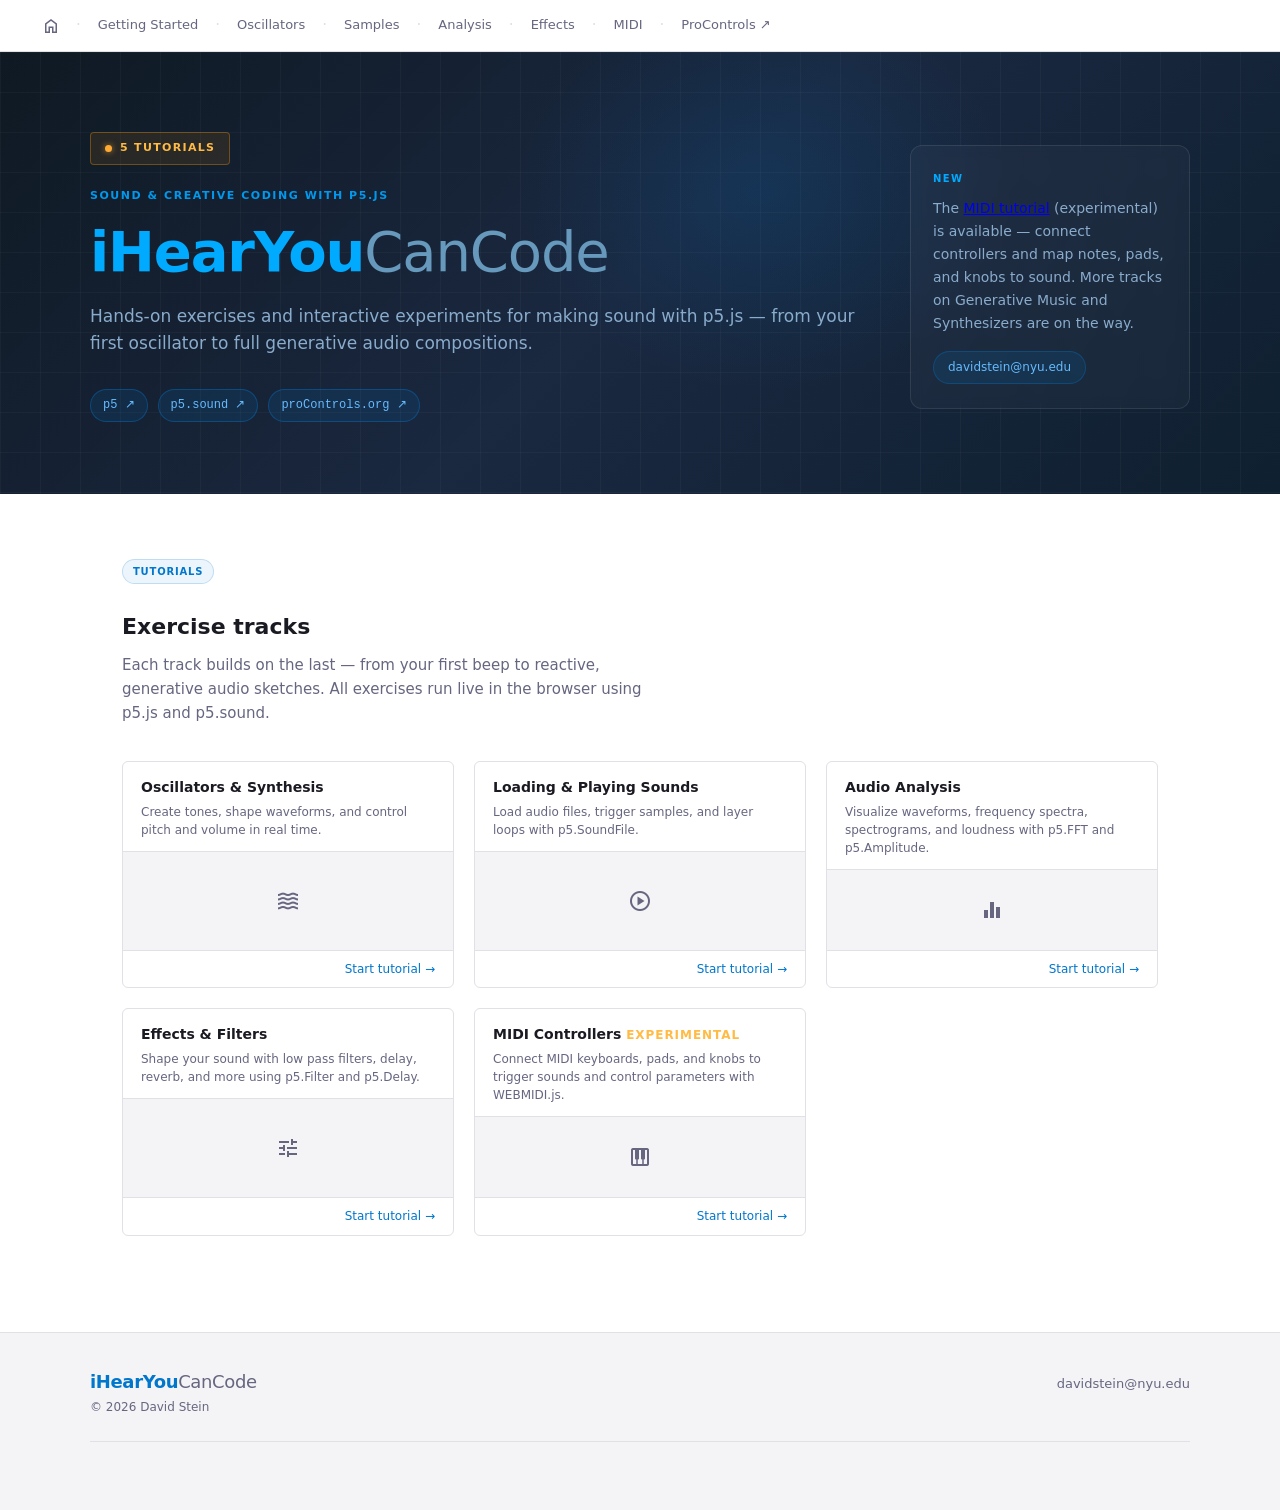
==== commit 35fb6ca6: "Add experimental MIDI tutorial, LFO tremolo example, and sitemap. Introduce the fifth tutorial track" ====
--- a/index.html
+++ b/index.html
@@ -1,6 +1,15 @@
 <!DOCTYPE html>
 <html lang="en">
 <head>
+  <!-- Google tag (gtag.js) -->
+  <script async src="https://www.googletagmanager.com/gtag/js?id=G-KJW4BQ9MM6"></script>
+  <script>
+    window.dataLayer = window.dataLayer || [];
+    function gtag(){dataLayer.push(arguments);}
+    gtag('js', new Date());
+
+    gtag('config', 'G-KJW4BQ9MM6');
+  </script>
   <meta charset="UTF-8">
   <meta name="viewport" content="width=device-width, initial-scale=1.0">
   <title>iHearYouCanCode</title>
@@ -25,6 +34,8 @@
   <span class="sep">·</span>
   <a href="effects.html">Effects</a>
   <span class="sep">·</span>
+  <a href="midi.html">MIDI</a>
+  <span class="sep">·</span>
   <a href="https://procontrols.org" target="_blank" rel="noopener">ProControls ↗</a>
 </nav>
 
@@ -32,7 +43,7 @@
 <div class="hero">
   <div class="hero-inner">
     <div class="hero-left">
-      <div class="coming-badge">Coming Soon</div>
+      <div class="coming-badge">5 Tutorials</div>
       <div class="hero-eyebrow">Sound &amp; Creative Coding with p5.js</div>
       <h1>
         <span class="accent">iHearYou</span><span class="dim">CanCode</span>
@@ -48,10 +59,10 @@
       </div>
     </div>
     <div class="hero-callout">
-      <div class="hero-callout-eyebrow">Coming soon</div>
+      <div class="hero-callout-eyebrow">New</div>
       <p>
-        Keep an eye on this page for future tutorials on MIDI, Generative Music, and Synthesizers —
-        more tracks are on the way.
+        The <a href="midi.html">MIDI tutorial</a> (experimental) is available — connect controllers and map notes,
+        pads, and knobs to sound. More tracks on Generative Music and Synthesizers are on the way.
       </p>
       <a href="mailto:davidstein@nyu.edu" class="hero-callout-link">davidstein@nyu.edu</a>
     </div>
@@ -61,8 +72,8 @@
 <!-- ── Content ── -->
 <div class="content">
 
-  <div class="section-tag">What's Coming</div>
-  <h2 class="section-heading">Planned exercise tracks</h2>
+  <div class="section-tag">Tutorials</div>
+  <h2 class="section-heading">Exercise tracks</h2>
   <p class="section-desc">
     Each track builds on the last — from your first beep to reactive, generative audio sketches.
     All exercises run live in the browser using p5.js and p5.sound.
@@ -108,6 +119,16 @@
         <span class="material-symbols-outlined">tune</span>
       </div>
       <div class="col-card-footer"><a href="effects.html">Start tutorial →</a></div>
+    </div>
+    <div class="col-card">
+      <div class="col-card-header">
+        <h3>MIDI Controllers <span style="color:#ffbb44;font-size:12px;font-weight:700;letter-spacing:.08em;">EXPERIMENTAL</span></h3>
+        <p>Connect MIDI keyboards, pads, and knobs to trigger sounds and control parameters with WEBMIDI.js.</p>
+      </div>
+      <div class="col-card-preview">
+        <span class="material-symbols-outlined">piano</span>
+      </div>
+      <div class="col-card-footer"><a href="midi.html">Start tutorial →</a></div>
     </div>
   </div>
 
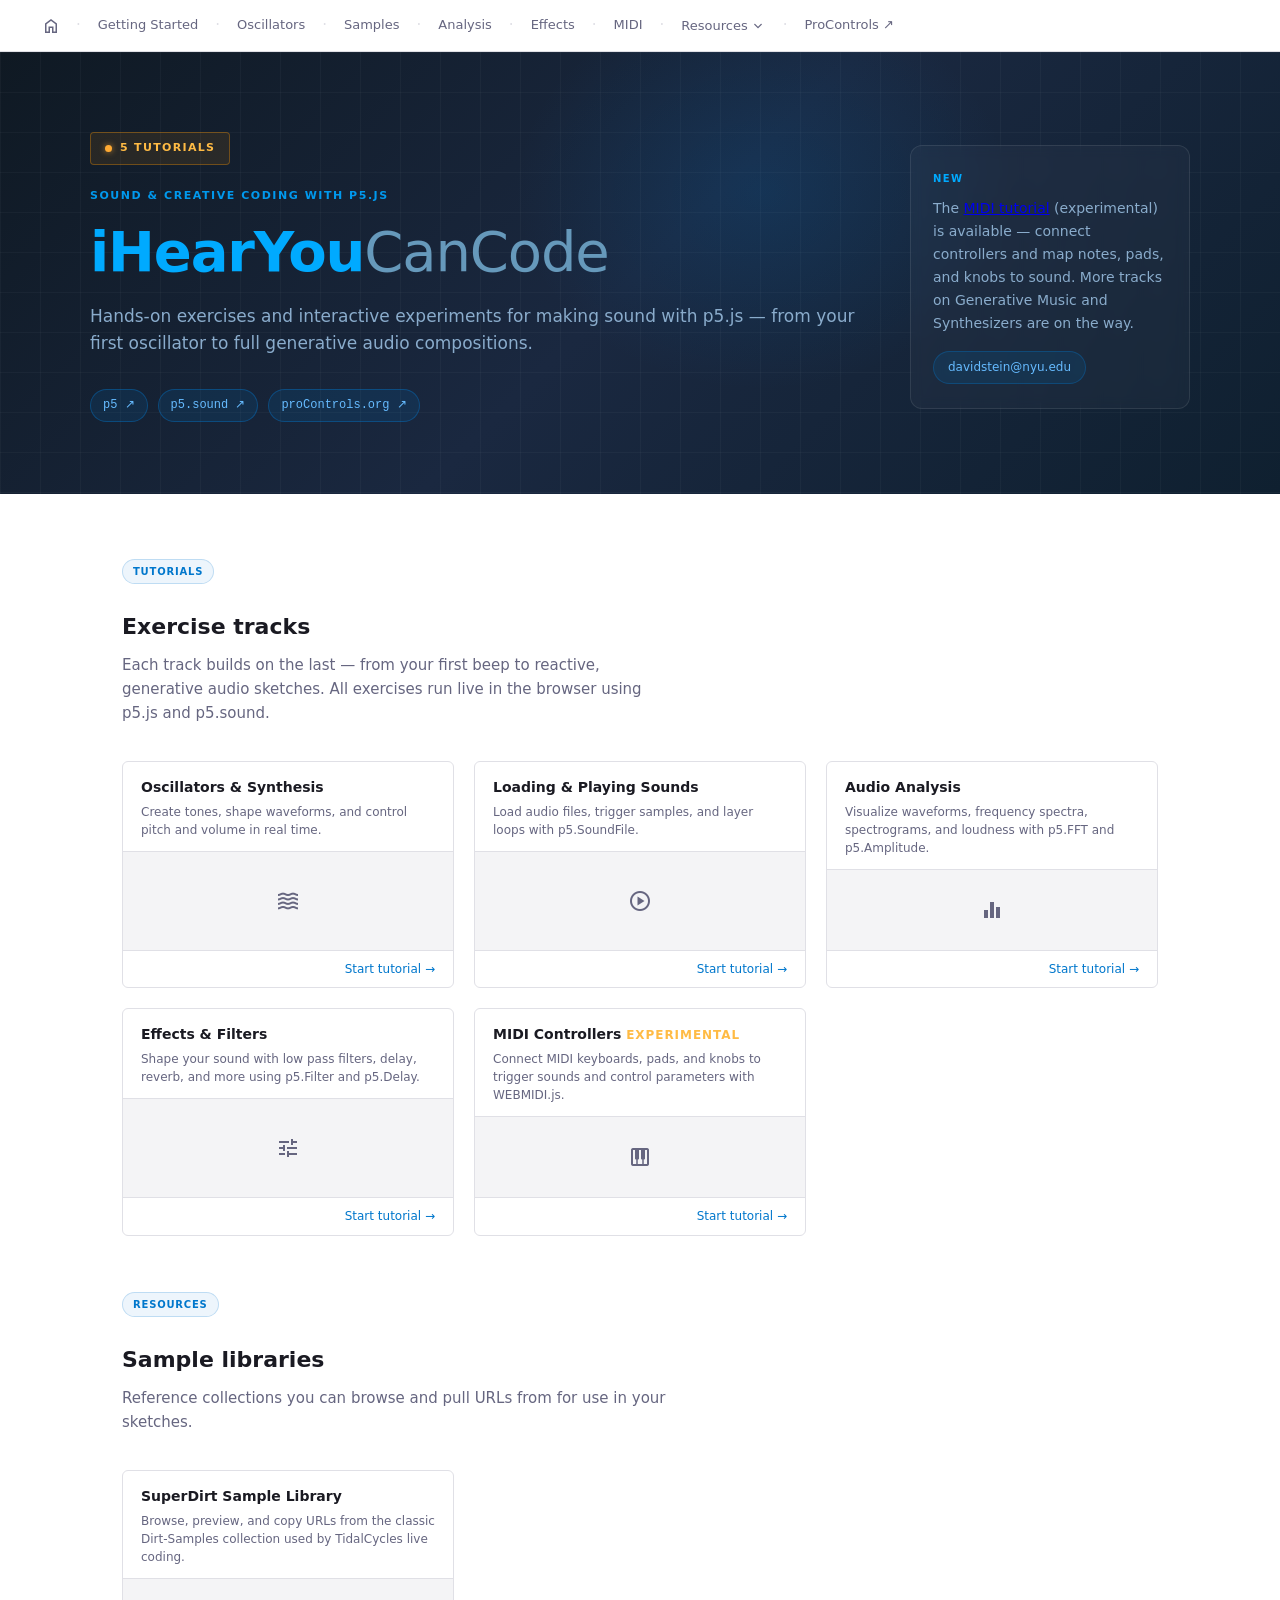
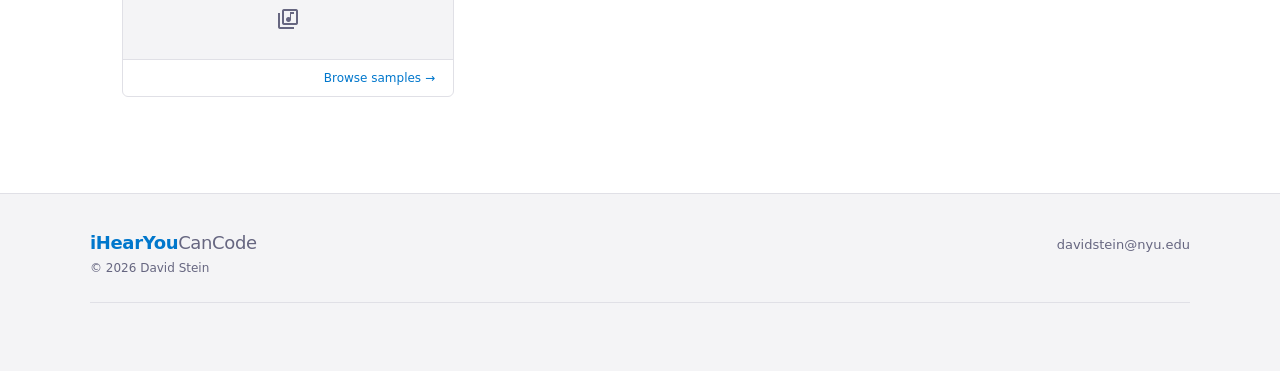
==== commit 684052e9: "Add SuperDirt sample library page and Resources nav dropdown. Integrate the Dirt-Samples browser int" ====
--- a/index.html
+++ b/index.html
@@ -35,6 +35,16 @@
   <a href="effects.html">Effects</a>
   <span class="sep">·</span>
   <a href="midi.html">MIDI</a>
+  <span class="sep">·</span>
+  <div class="nav-dropdown">
+    <button type="button" class="nav-dropdown-toggle" aria-expanded="false" aria-haspopup="true">
+      Resources
+      <span class="material-symbols-outlined nav-dropdown-chevron">expand_more</span>
+    </button>
+    <div class="nav-dropdown-menu" role="menu">
+      <a href="superdirt.html" role="menuitem">SuperDirt</a>
+    </div>
+  </div>
   <span class="sep">·</span>
   <a href="https://procontrols.org" target="_blank" rel="noopener">ProControls ↗</a>
 </nav>
@@ -132,6 +142,25 @@
     </div>
   </div>
 
+  <div class="section-tag" style="margin-top:56px;">Resources</div>
+  <h2 class="section-heading">Sample libraries</h2>
+  <p class="section-desc">
+    Reference collections you can browse and pull URLs from for use in your sketches.
+  </p>
+
+  <div class="col-grid" style="grid-template-columns:repeat(auto-fill,minmax(280px,1fr));">
+    <div class="col-card">
+      <div class="col-card-header">
+        <h3>SuperDirt Sample Library</h3>
+        <p>Browse, preview, and copy URLs from the classic Dirt-Samples collection used by TidalCycles live coding.</p>
+      </div>
+      <div class="col-card-preview">
+        <span class="material-symbols-outlined">library_music</span>
+      </div>
+      <div class="col-card-footer"><a href="superdirt.html">Browse samples →</a></div>
+    </div>
+  </div>
+
   <!--
   <div class="col-card">
     <div class="col-card-header">
@@ -195,6 +224,8 @@
     </div>
   </div>
 </footer>
+
+<script src="js/nav.js"></script>
 
 <script>
   fetch('https://davidstein.us/shared/footer.json')
--- a/css/styles.css
+++ b/css/styles.css
@@ -63,6 +63,87 @@
 
 nav .sep { color: var(--border); margin: 0 2px; user-select: none; }
 
+/* ── Nav dropdown ── */
+.nav-dropdown {
+  position: relative;
+  flex-shrink: 0;
+}
+
+.nav-dropdown-toggle {
+  display: inline-flex;
+  align-items: center;
+  gap: 2px;
+  color: var(--muted);
+  font: 500 13px/1 'Inter', 'Segoe UI', system-ui, sans-serif;
+  padding: 5px 10px;
+  border-radius: var(--radius);
+  border: 1px solid transparent;
+  background: none;
+  cursor: pointer;
+  transition: color .15s, border-color .15s, background .15s;
+}
+
+.nav-dropdown-toggle:hover,
+.nav-dropdown.is-open .nav-dropdown-toggle {
+  color: var(--accent);
+  border-color: #0077cc44;
+  background: #0077cc0a;
+}
+
+.nav-dropdown-toggle.is-active {
+  color: var(--accent);
+}
+
+.nav-dropdown-chevron {
+  font-size: 16px;
+  transition: transform .15s;
+}
+
+.nav-dropdown.is-open .nav-dropdown-chevron {
+  transform: rotate(180deg);
+}
+
+.nav-dropdown-menu {
+  display: none;
+  position: absolute;
+  top: calc(100% + 6px);
+  left: 0;
+  min-width: 160px;
+  padding: 6px;
+  background: var(--bg);
+  border: 1px solid var(--border);
+  border-radius: var(--radius);
+  box-shadow: 0 8px 24px rgba(0, 0, 0, 0.1);
+  z-index: 200;
+}
+
+.nav-dropdown.is-open .nav-dropdown-menu {
+  display: block;
+}
+
+.nav-dropdown-menu a {
+  display: block;
+  padding: 8px 12px;
+  border-radius: 4px;
+  font-size: 13px;
+  font-weight: 500;
+  color: var(--muted);
+  text-decoration: none;
+  border: 1px solid transparent;
+  transition: color .15s, background .15s;
+}
+
+.nav-dropdown-menu a:hover {
+  color: var(--accent);
+  background: #0077cc0a;
+  border-color: transparent;
+}
+
+.nav-dropdown-menu a.is-active {
+  color: var(--accent);
+  background: #0077cc12;
+}
+
 /* ── Hero ── */
 .hero {
   background: linear-gradient(135deg, #0f1923 0%, #1a2840 50%, #0f2030 100%);
